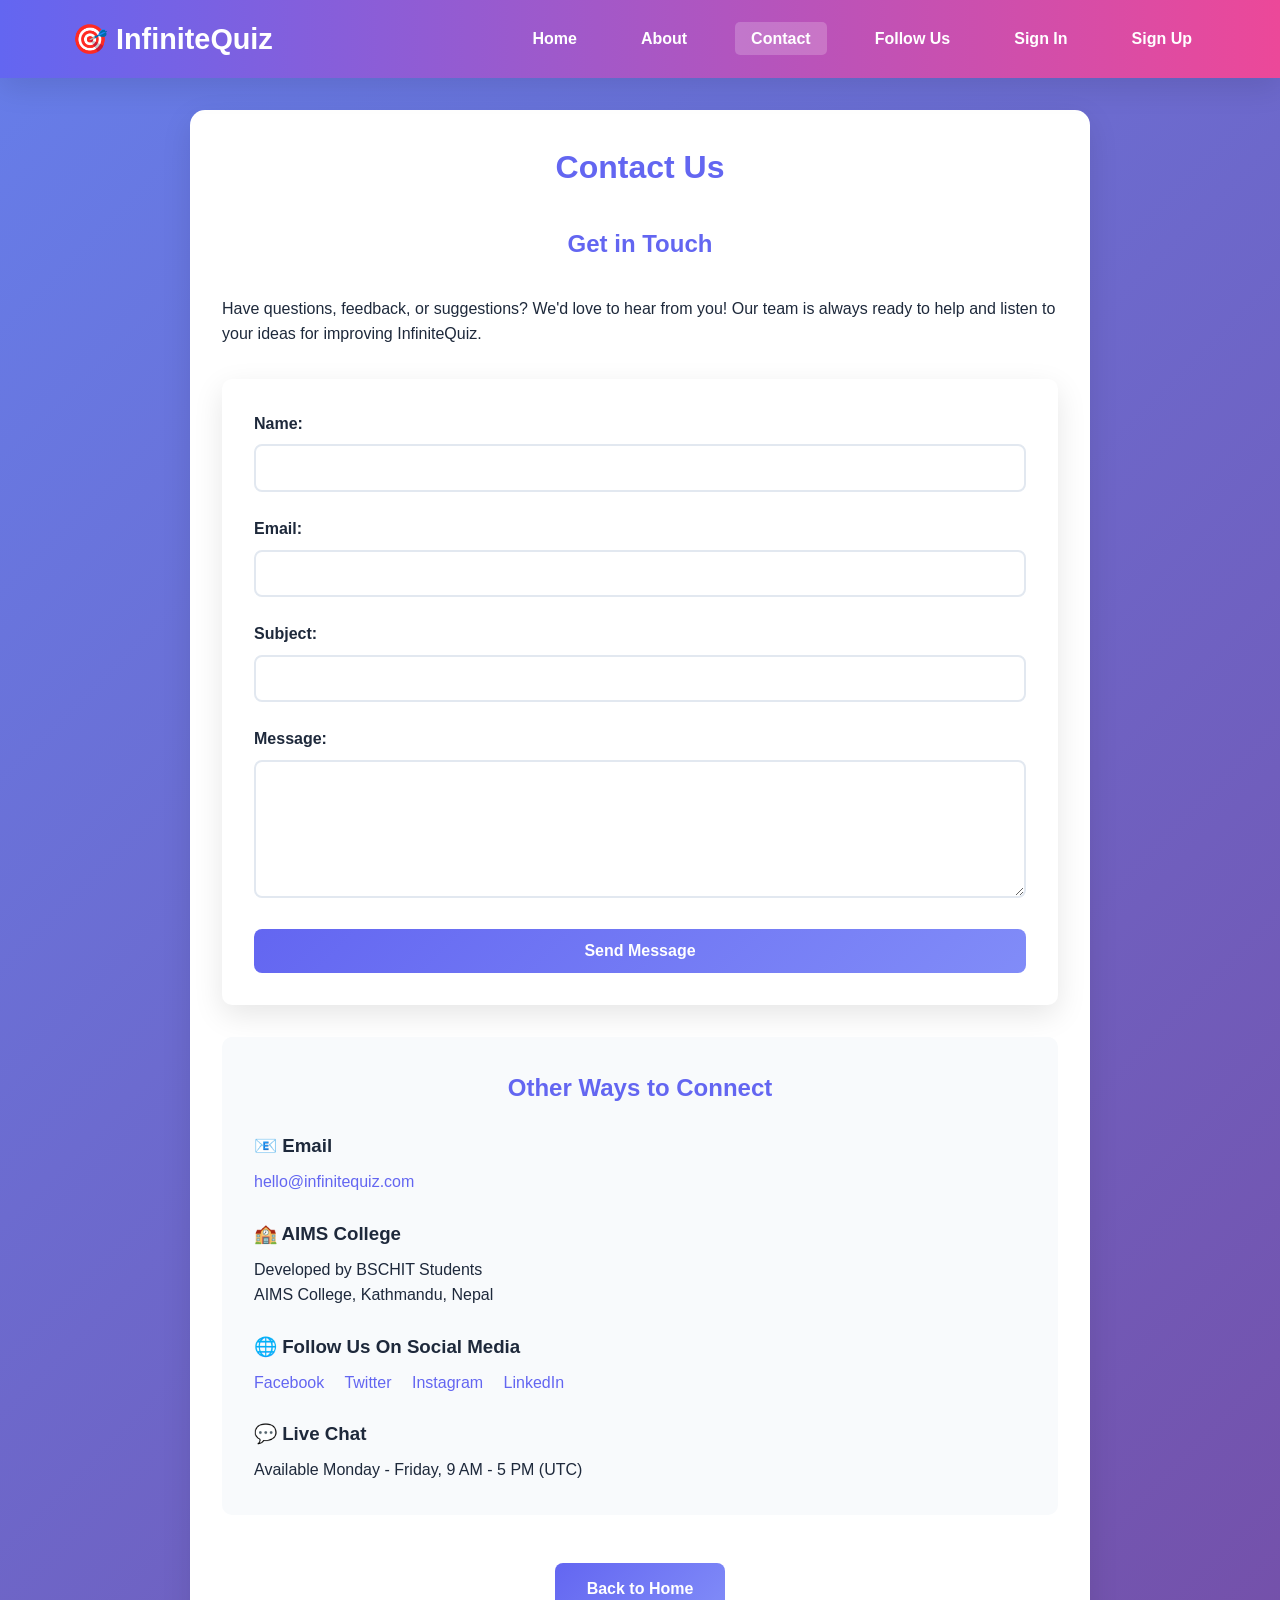
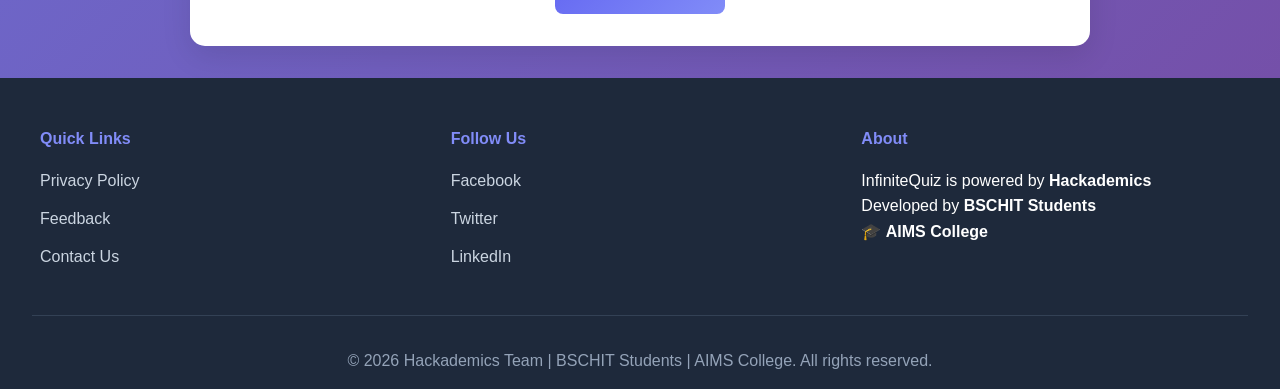
==== pages/contact.html @ eafd2e12 "Add initial website files" ====
<!DOCTYPE html>
<html lang="en">
<head>
    <meta charset="UTF-8">
    <meta name="viewport" content="width=device-width, initial-scale=1.0">
    <title>Contact Us - InfiniteQuiz</title>
    <link rel="stylesheet" href="../css/style.css">
</head>
<body>
    <!-- Navigation Bar -->
    <nav class="navbar">
        <div class="nav-container">
            <div class="logo">
                <h1>🎯 InfiniteQuiz</h1>
            </div>
            <ul class="nav-menu">
                <li><a href="../index.html" class="nav-link">Home</a></li>
                <li><a href="about.html" class="nav-link">About</a></li>
                <li><a href="contact.html" class="nav-link active">Contact</a></li>
                <li><a href="#subscribe" class="nav-link">Follow Us</a></li>
                <li><a href="#signin" class="nav-link">Sign In</a></li>
                <li><a href="#signup" class="nav-link">Sign Up</a></li>
            </ul>
        </div>
    </nav>

    <!-- Main Content -->
    <div class="main-container">
        <div class="topic-selection" style="max-width: 900px; margin: 0 auto;">
            <h1 style="text-align: center; margin-bottom: 2rem; color: #6366f1;">Contact Us</h1>

            <section style="margin-bottom: 2rem;">
                <h2 style="color: #6366f1;">Get in Touch</h2>
                <p>Have questions, feedback, or suggestions? We'd love to hear from you! Our team is always ready to help and listen to your ideas for improving InfiniteQuiz.</p>
            </section>

            <!-- Contact Form -->
            <div style="background: white; padding: 2rem; border-radius: 10px; box-shadow: 0 10px 30px rgba(0, 0, 0, 0.1); margin-bottom: 2rem;">
                <form id="contactForm" onsubmit="handleContactSubmit(event)">
                    <div style="margin-bottom: 1.5rem;">
                        <label style="display: block; margin-bottom: 0.5rem; font-weight: 600; color: #1e293b;">Name:</label>
                        <input type="text" name="name" required style="width: 100%; padding: 0.8rem; border: 2px solid #e2e8f0; border-radius: 8px; font-size: 1rem; transition: all 0.3s;">
                    </div>

                    <div style="margin-bottom: 1.5rem;">
                        <label style="display: block; margin-bottom: 0.5rem; font-weight: 600; color: #1e293b;">Email:</label>
                        <input type="email" name="email" required style="width: 100%; padding: 0.8rem; border: 2px solid #e2e8f0; border-radius: 8px; font-size: 1rem; transition: all 0.3s;">
                    </div>

                    <div style="margin-bottom: 1.5rem;">
                        <label style="display: block; margin-bottom: 0.5rem; font-weight: 600; color: #1e293b;">Subject:</label>
                        <input type="text" name="subject" required style="width: 100%; padding: 0.8rem; border: 2px solid #e2e8f0; border-radius: 8px; font-size: 1rem; transition: all 0.3s;">
                    </div>

                    <div style="margin-bottom: 1.5rem;">
                        <label style="display: block; margin-bottom: 0.5rem; font-weight: 600; color: #1e293b;">Message:</label>
                        <textarea name="message" rows="6" required style="width: 100%; padding: 0.8rem; border: 2px solid #e2e8f0; border-radius: 8px; font-size: 1rem; font-family: inherit; transition: all 0.3s;"></textarea>
                    </div>

                    <button type="submit" class="btn btn-primary" style="width: 100%;">Send Message</button>
                </form>
            </div>

            <!-- Contact Information -->
            <section style="background: #f8fafc; padding: 2rem; border-radius: 10px;">
                <h2 style="color: #6366f1; margin-bottom: 1.5rem;">Other Ways to Connect</h2>
                
                <div style="margin-bottom: 1.5rem;">
                    <h3 style="color: #1e293b; margin-bottom: 0.5rem;">📧 Email</h3>
                    <p><a href="mailto:hello@infinitequiz.com" style="color: #6366f1; text-decoration: none;">hello@infinitequiz.com</a></p>
                </div>

                <div style="margin-bottom: 1.5rem;">
                    <h3 style="color: #1e293b; margin-bottom: 0.5rem;">🏫 AIMS College</h3>
                    <p>Developed by BSCHIT Students<br>
                    AIMS College, Kathmandu, Nepal</p>
                </div>

                <div style="margin-bottom: 1.5rem;">
                    <h3 style="color: #1e293b; margin-bottom: 0.5rem;">🌐 Follow Us On Social Media</h3>
                    <p>
                        <a href="#" style="color: #6366f1; text-decoration: none; margin-right: 1rem;">Facebook</a>
                        <a href="#" style="color: #6366f1; text-decoration: none; margin-right: 1rem;">Twitter</a>
                        <a href="#" style="color: #6366f1; text-decoration: none; margin-right: 1rem;">Instagram</a>
                        <a href="#" style="color: #6366f1; text-decoration: none;">LinkedIn</a>
                    </p>
                </div>

                <div>
                    <h3 style="color: #1e293b; margin-bottom: 0.5rem;">💬 Live Chat</h3>
                    <p>Available Monday - Friday, 9 AM - 5 PM (UTC)</p>
                </div>
            </section>

            <div style="text-align: center; margin-top: 3rem;">
                <a href="../index.html" class="btn btn-primary">Back to Home</a>
            </div>
        </div>
    </div>

    <!-- Footer -->
    <footer class="footer">
        <div class="footer-content">
            <div class="footer-section">
                <h4>Quick Links</h4>
                <ul>
                    <li><a href="privacy.html">Privacy Policy</a></li>
                    <li><a href="feedback.html">Feedback</a></li>
                    <li><a href="contact.html">Contact Us</a></li>
                </ul>
            </div>
            <div class="footer-section">
                <h4>Follow Us</h4>
                <ul>
                    <li><a href="#">Facebook</a></li>
                    <li><a href="#">Twitter</a></li>
                    <li><a href="#">LinkedIn</a></li>
                </ul>
            </div>
            <div class="footer-section">
                <h4>About</h4>
                <p>InfiniteQuiz is powered by <strong>Hackademics</strong></p>
                <p>Developed by <strong>BSCHIT Students</strong></p>
                <p>🎓 <strong>AIMS College</strong></p>
            </div>
        </div>
        <div class="footer-bottom">
            <p>&copy; 2026 Hackademics Team | BSCHIT Students | AIMS College. All rights reserved.</p>
        </div>
    </footer>

    <script>
        function handleContactSubmit(event) {
            event.preventDefault();
            
            const name = document.querySelector('input[name="name"]').value;
            const email = document.querySelector('input[name="email"]').value;
            const subject = document.querySelector('input[name="subject"]').value;
            const message = document.querySelector('input[name="message"]').value;
            
            // Store the message (in production, this would send to a backend)
            console.log({name, email, subject, message});
            
            alert(`Thank you for your message, ${name}! We'll get back to you shortly.`);
            document.getElementById('contactForm').reset();
        }
    </script>
</body>
</html>
---- css/style.css ----
/* ========================================
   GLOBAL STYLES
   ======================================== */
* {
    margin: 0;
    padding: 0;
    box-sizing: border-box;
}

:root {
    --primary-color: #6366f1;
    --primary-dark: #4f46e5;
    --primary-light: #818cf8;
    --secondary-color: #ec4899;
    --success-color: #10b981;
    --warning-color: #f59e0b;
    --danger-color: #ef4444;
    --light-bg: #f8fafc;
    --dark-bg: #1e293b;
    --text-primary: #1e293b;
    --text-secondary: #64748b;
    --border-color: #e2e8f0;
    --shadow: 0 10px 30px rgba(0, 0, 0, 0.1);
    --transition: all 0.3s ease;
}

body {
    font-family: 'Segoe UI', Tahoma, Geneva, Verdana, sans-serif;
    background: linear-gradient(135deg, #667eea 0%, #764ba2 100%);
    color: var(--text-primary);
    line-height: 1.6;
    min-height: 100vh;
    display: flex;
    flex-direction: column;
}

/* ========================================
   NAVIGATION BAR
   ======================================== */
.navbar {
    background: linear-gradient(90deg, var(--primary-color) 0%, var(--secondary-color) 100%);
    padding: 1rem 0;
    box-shadow: var(--shadow);
    position: sticky;
    top: 0;
    z-index: 1000;
}

.nav-container {
    max-width: 1200px;
    margin: 0 auto;
    display: flex;
    justify-content: space-between;
    align-items: center;
    padding: 0 2rem;
}

.logo h1 {
    color: white;
    font-size: 1.8rem;
    font-weight: 700;
}

.nav-menu {
    display: flex;
    list-style: none;
    gap: 2rem;
    flex-wrap: wrap;
}

.nav-link {
    color: white;
    text-decoration: none;
    font-weight: 600;
    transition: var(--transition);
    padding: 0.5rem 1rem;
    border-radius: 5px;
}

.nav-link:hover,
.nav-link.active {
    background: rgba(255, 255, 255, 0.2);
    transform: translateY(-2px);
}

/* ========================================
   MAIN LAYOUT
   ======================================== */
.main-container {
    flex: 1;
    max-width: 1200px;
    margin: 2rem auto;
    padding: 0 2rem;
    width: 100%;
}

.page {
    display: none;
    animation: fadeIn 0.5s ease-in;
}

.page.active {
    display: block;
}

@keyframes fadeIn {
    from {
        opacity: 0;
        transform: translateY(10px);
    }
    to {
        opacity: 1;
        transform: translateY(0);
    }
}

/* ========================================
   HOME PAGE
   ======================================== */
.hero {
    text-align: center;
    margin-bottom: 3rem;
    color: white;
    background: rgba(255, 255, 255, 0.1);
    padding: 3rem 2rem;
    border-radius: 15px;
    backdrop-filter: blur(10px);
}

.hero h1 {
    font-size: 2.5rem;
    margin-bottom: 1rem;
    text-shadow: 2px 2px 4px rgba(0, 0, 0, 0.3);
}

.hero p {
    font-size: 1.2rem;
    opacity: 0.9;
}

/* ========================================
   TOPIC SELECTION
   ======================================== */
.topic-selection {
    background: white;
    padding: 2rem;
    border-radius: 15px;
    box-shadow: var(--shadow);
    margin-bottom: 2rem;
}

.topic-selection h2 {
    text-align: center;
    margin-bottom: 2rem;
    color: var(--primary-color);
}

.topic-grid {
    display: grid;
    grid-template-columns: repeat(auto-fit, minmax(150px, 1fr));
    gap: 1.5rem;
    margin-bottom: 3rem;
}

.topic-btn {
    padding: 1.5rem 1rem;
    border: 2px solid var(--border-color);
    background: white;
    border-radius: 10px;
    cursor: pointer;
    font-size: 1rem;
    font-weight: 600;
    transition: var(--transition);
    color: var(--text-primary);
}

.topic-btn:hover {
    border-color: var(--primary-color);
    background: var(--light-bg);
    transform: translateY(-5px);
    box-shadow: 0 5px 15px rgba(99, 102, 241, 0.2);
}

.topic-btn.emoji {
    font-size: 2rem;
    padding: 1rem;
    display: flex;
    flex-direction: column;
    align-items: center;
    justify-content: center;
}

.custom-topic-box {
    border-top: 2px solid var(--border-color);
    padding-top: 2rem;
    text-align: center;
}

.custom-topic-box h3 {
    margin-bottom: 1.5rem;
    color: var(--text-primary);
}

.topic-input {
    padding: 1rem;
    border: 2px solid var(--border-color);
    border-radius: 10px;
    font-size: 1rem;
    width: 100%;
    max-width: 500px;
    margin-bottom: 1rem;
    transition: var(--transition);
}

.topic-input:focus {
    outline: none;
    border-color: var(--primary-color);
    box-shadow: 0 0 10px rgba(99, 102, 241, 0.2);
}

/* ========================================
   BUTTONS
   ======================================== */
.btn {
    padding: 0.8rem 2rem;
    border: none;
    border-radius: 8px;
    font-size: 1rem;
    font-weight: 600;
    cursor: pointer;
    transition: var(--transition);
    text-decoration: none;
    display: inline-block;
}

.btn-primary {
    background: linear-gradient(135deg, var(--primary-color), var(--primary-light));
    color: white;
}

.btn-primary:hover {
    transform: translateY(-2px);
    box-shadow: 0 5px 15px rgba(99, 102, 241, 0.3);
}

.btn-secondary {
    background: var(--border-color);
    color: var(--text-primary);
}

.btn-secondary:hover {
    background: var(--text-secondary);
    color: white;
}

.btn:disabled {
    opacity: 0.5;
    cursor: not-allowed;
}

/* ========================================
   QUIZ PAGE
   ======================================== */
.quiz-container {
    background: white;
    padding: 2.5rem;
    border-radius: 15px;
    box-shadow: var(--shadow);
    max-width: 800px;
    margin: 0 auto;
}

.progress-section {
    margin-bottom: 2rem;
}

.progress-info {
    display: flex;
    justify-content: space-between;
    margin-bottom: 1rem;
    font-weight: 600;
    color: var(--text-secondary);
}

.progress-bar {
    width: 100%;
    height: 12px;
    background: var(--border-color);
    border-radius: 10px;
    overflow: hidden;
}

.progress-fill {
    height: 100%;
    background: linear-gradient(90deg, var(--primary-color), var(--primary-light));
    width: 0%;
    transition: width 0.3s ease;
}

.timer-section {
    text-align: center;
    margin-bottom: 2rem;
    padding: 1.5rem;
    background: var(--light-bg);
    border-radius: 10px;
}

.timer {
    font-size: 3rem;
    font-weight: bold;
    margin-bottom: 0.5rem;
    color: var(--primary-color);
    font-family: 'Courier New', monospace;
}

.timer.warning {
    color: var(--warning-color);
}

.timer.danger {
    color: var(--danger-color);
    animation: pulse 0.5s infinite;
}

@keyframes pulse {
    0%, 100% { transform: scale(1); }
    50% { transform: scale(1.1); }
}

.question-section {
    margin-bottom: 2.5rem;
    padding: 1.5rem;
    background: var(--light-bg);
    border-radius: 10px;
    border-left: 4px solid var(--primary-color);
}

.question-section h2 {
    margin-bottom: 1rem;
    color: var(--text-primary);
    line-height: 1.6;
}

.topic-label {
    color: var(--secondary-color);
    font-size: 0.9rem;
    font-weight: 600;
}

.options-section {
    display: grid;
    gap: 1rem;
    margin-bottom: 2rem;
}

.option-btn {
    padding: 1.2rem 1.5rem;
    border: 2px solid var(--border-color);
    background: white;
    border-radius: 10px;
    text-align: left;
    cursor: pointer;
    font-size: 1rem;
    transition: var(--transition);
    font-weight: 500;
    color: var(--text-primary);
}

.option-btn:hover {
    border-color: var(--primary-color);
    background: var(--light-bg);
    transform: translateX(5px);
}

.option-btn.selected {
    border-color: var(--primary-color);
    background: rgba(99, 102, 241, 0.1);
    font-weight: 600;
}

.option-btn.correct {
    border-color: var(--success-color);
    background: rgba(16, 185, 129, 0.1);
}

.option-btn.incorrect {
    border-color: var(--danger-color);
    background: rgba(239, 68, 68, 0.1);
}

.quiz-actions {
    display: flex;
    gap: 1rem;
    justify-content: center;
}

/* ========================================
   RESULTS PAGE
   ======================================== */
.results-container {
    background: white;
    padding: 2.5rem;
    border-radius: 15px;
    box-shadow: var(--shadow);
    max-width: 800px;
    margin: 0 auto;
    text-align: center;
}

.results-container h1 {
    font-size: 2.5rem;
    margin-bottom: 2rem;
    color: var(--primary-color);
}

.score-display {
    margin-bottom: 2rem;
}

.score-circle {
    width: 150px;
    height: 150px;
    border-radius: 50%;
    background: linear-gradient(135deg, var(--primary-color), var(--secondary-color));
    display: flex;
    flex-direction: column;
    align-items: center;
    justify-content: center;
    margin: 0 auto;
    color: white;
    font-size: 2.5rem;
    font-weight: bold;
}

.score-circle span:last-child {
    font-size: 1.2rem;
}

.result-message {
    font-size: 1.2rem;
    margin-bottom: 2rem;
    color: var(--text-secondary);
    font-weight: 600;
}

.results-details {
    text-align: left;
    margin-bottom: 2rem;
    padding: 2rem;
    background: var(--light-bg);
    border-radius: 10px;
}

.results-details h3 {
    margin-bottom: 1.5rem;
    color: var(--text-primary);
}

.answer-item {
    background: white;
    padding: 1rem;
    margin-bottom: 1rem;
    border-radius: 8px;
    border-left: 4px solid var(--border-color);
}

.answer-item.correct {
    border-left-color: var(--success-color);
}

.answer-item.incorrect {
    border-left-color: var(--danger-color);
}

.answer-item-number {
    font-weight: bold;
    color: var(--primary-color);
    margin-bottom: 0.5rem;
}

.answer-item-text {
    color: var(--text-secondary);
    margin-bottom: 0.5rem;
}

.results-actions {
    display: flex;
    gap: 1rem;
    justify-content: center;
    flex-wrap: wrap;
}

/* ========================================
   FOOTER
   ======================================== */
.footer {
    background: var(--dark-bg);
    color: white;
    padding: 3rem 2rem 1rem;
    margin-top: auto;
}

.footer-content {
    max-width: 1200px;
    margin: 0 auto;
    display: grid;
    grid-template-columns: repeat(auto-fit, minmax(250px, 1fr));
    gap: 2rem;
    margin-bottom: 2rem;
}

.footer-section h4 {
    margin-bottom: 1rem;
    color: var(--primary-light);
}

.footer-section ul {
    list-style: none;
}

.footer-section ul li {
    margin-bottom: 0.8rem;
}

.footer-section a {
    color: #cbd5e1;
    text-decoration: none;
    transition: var(--transition);
}

.footer-section a:hover {
    color: var(--primary-light);
}

.footer-bottom {
    text-align: center;
    padding-top: 2rem;
    border-top: 1px solid #334155;
    color: #94a3b8;
}

/* ========================================
   RESPONSIVE DESIGN
   ======================================== */
@media (max-width: 768px) {
    .nav-container {
        flex-direction: column;
        gap: 1rem;
    }

    .nav-menu {
        gap: 1rem;
        justify-content: center;
    }

    .hero h1 {
        font-size: 1.8rem;
    }

    .topic-grid {
        grid-template-columns: repeat(auto-fit, minmax(120px, 1fr));
    }

    .quiz-container {
        padding: 1.5rem;
    }

    .timer {
        font-size: 2rem;
    }

    .results-container {
        padding: 1.5rem;
    }

    .score-circle {
        width: 120px;
        height: 120px;
        font-size: 1.8rem;
    }
}

@media (max-width: 480px) {
    .main-container {
        margin: 1rem auto;
        padding: 0 1rem;
    }

    .hero h1 {
        font-size: 1.5rem;
    }

    .topic-grid {
        grid-template-columns: repeat(auto-fit, minmax(100px, 1fr));
    }

    .quiz-actions {
        flex-direction: column;
    }

    .btn {
        width: 100%;
    }

    .results-actions {
        flex-direction: column;
    }
}
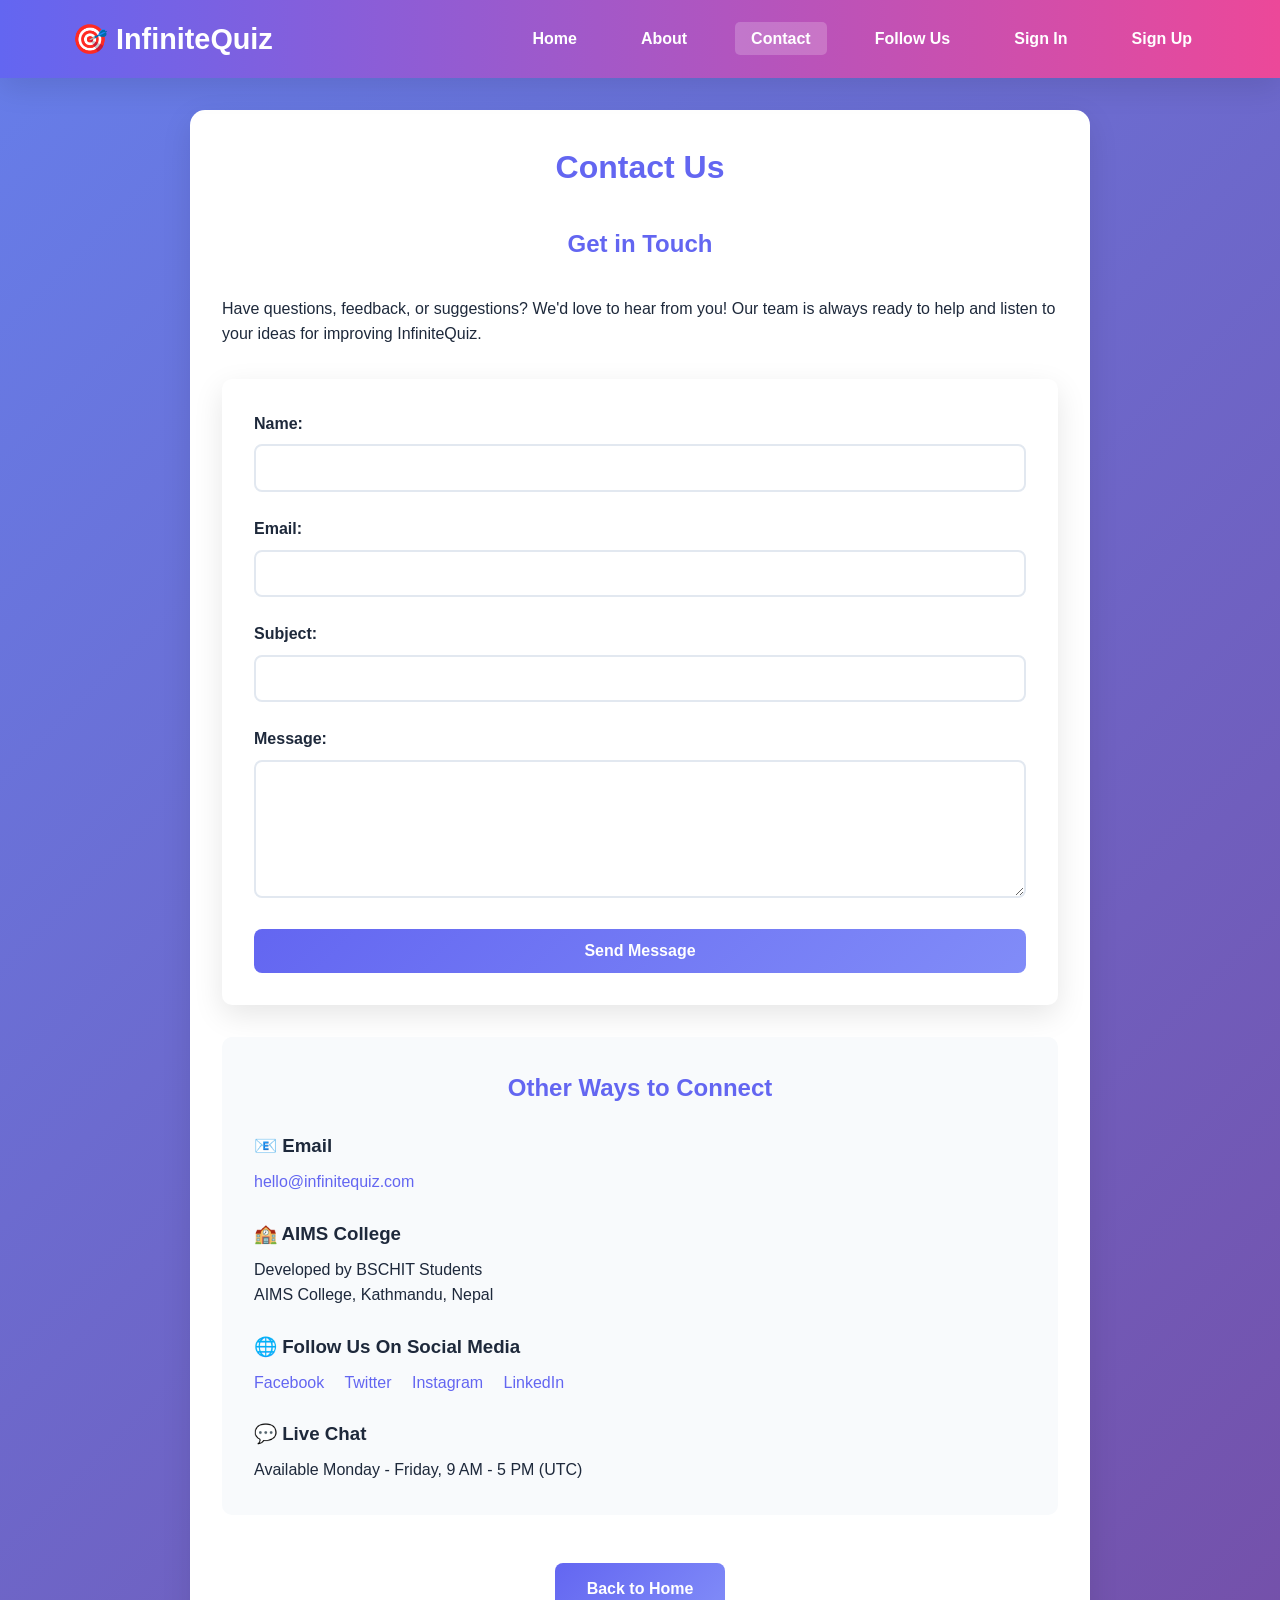
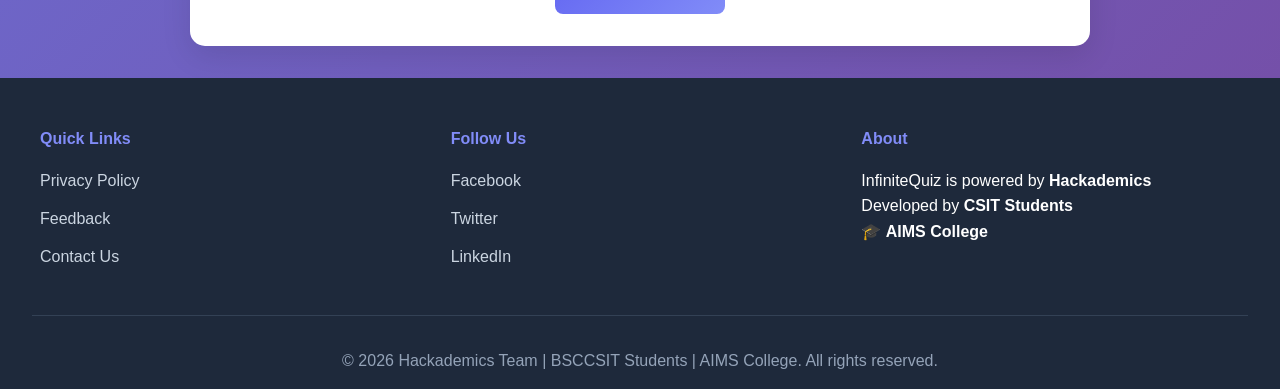
==== commit 718bf69d: "Update contact.html" ====
--- a/pages/contact.html
+++ b/pages/contact.html
@@ -120,12 +120,12 @@
             <div class="footer-section">
                 <h4>About</h4>
                 <p>InfiniteQuiz is powered by <strong>Hackademics</strong></p>
-                <p>Developed by <strong>BSCHIT Students</strong></p>
+                <p>Developed by <strong>CSIT Students</strong></p>
                 <p>🎓 <strong>AIMS College</strong></p>
             </div>
         </div>
         <div class="footer-bottom">
-            <p>&copy; 2026 Hackademics Team | BSCHIT Students | AIMS College. All rights reserved.</p>
+            <p>&copy; 2026 Hackademics Team | BSCCSIT Students | AIMS College. All rights reserved.</p>
         </div>
     </footer>
 
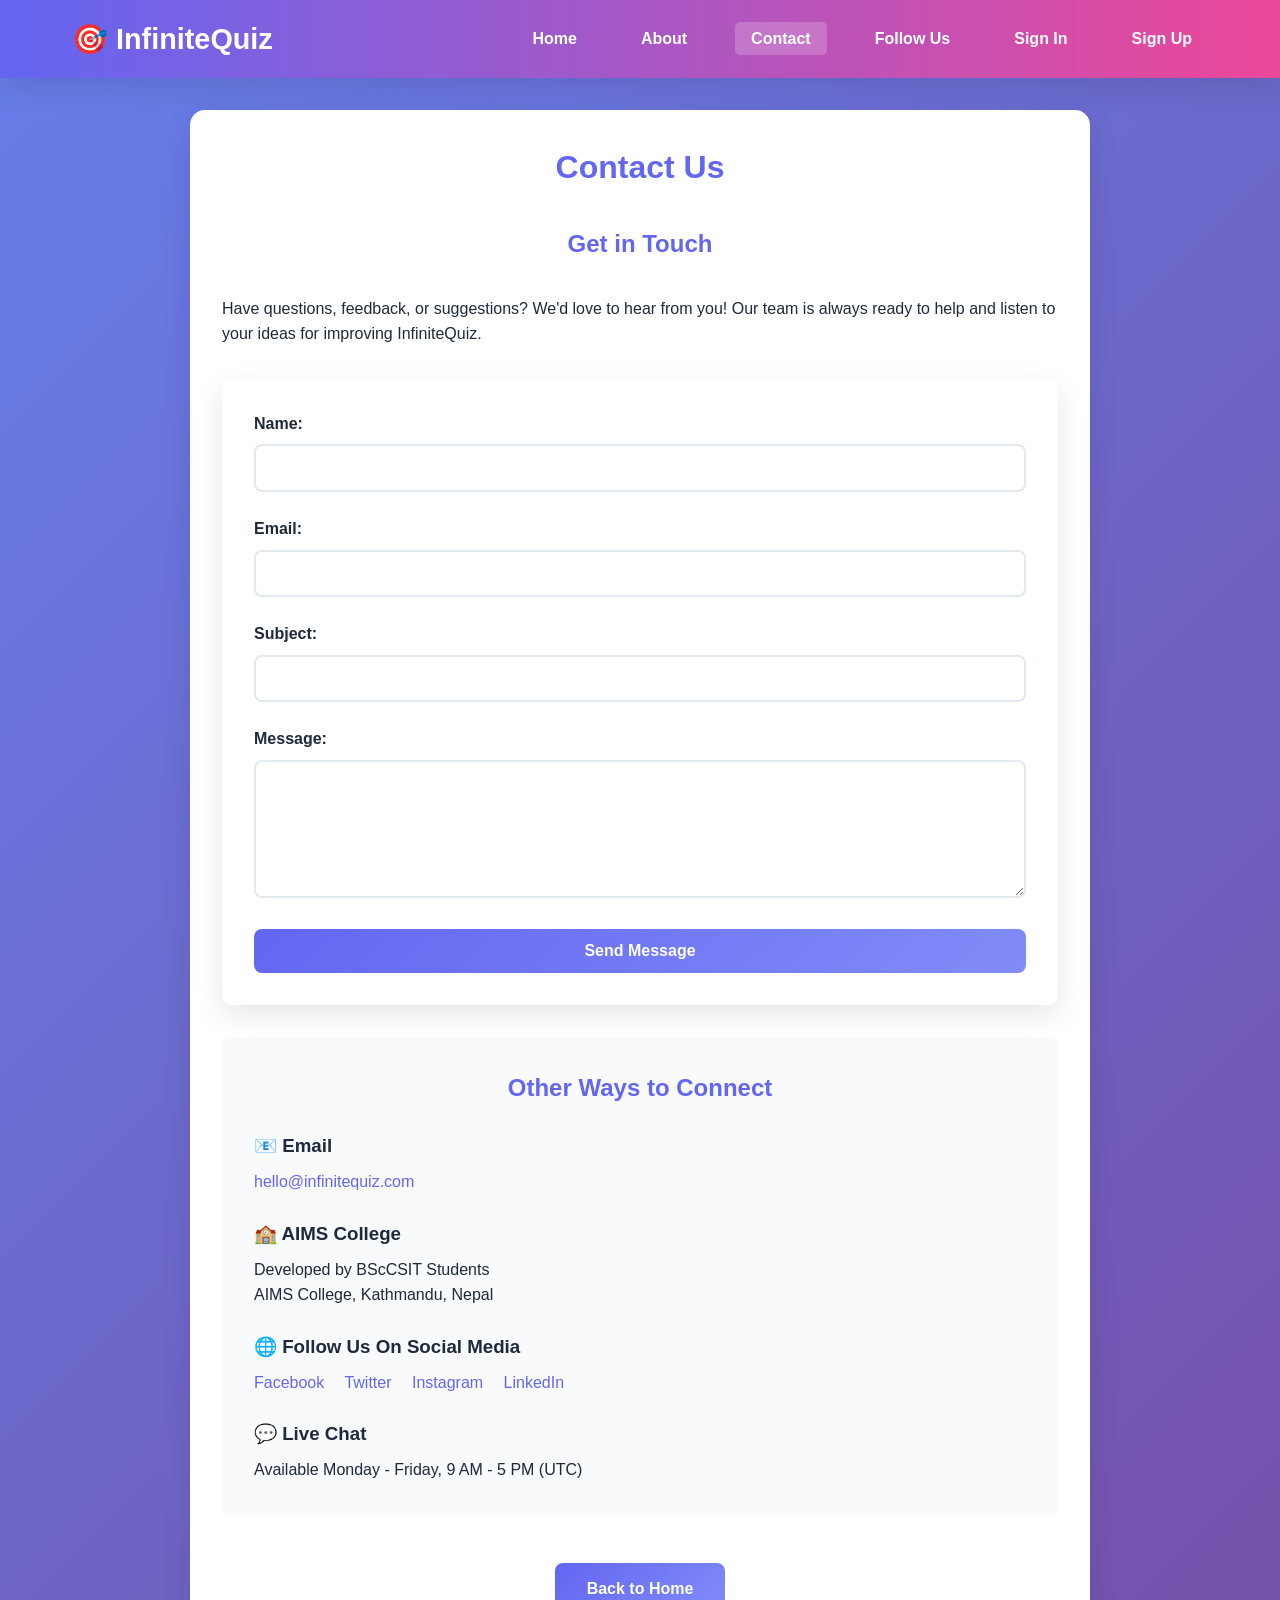
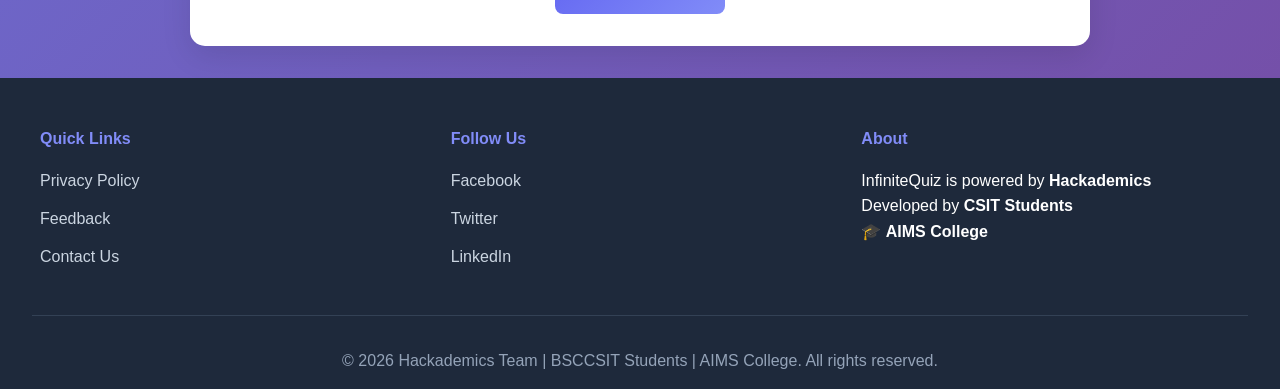
==== commit 25aee54c: "Update contact.html" ====
--- a/pages/contact.html
+++ b/pages/contact.html
@@ -72,7 +72,7 @@
 
                 <div style="margin-bottom: 1.5rem;">
                     <h3 style="color: #1e293b; margin-bottom: 0.5rem;">🏫 AIMS College</h3>
-                    <p>Developed by BSCHIT Students<br>
+                    <p>Developed by BScCSIT Students<br>
                     AIMS College, Kathmandu, Nepal</p>
                 </div>
 
